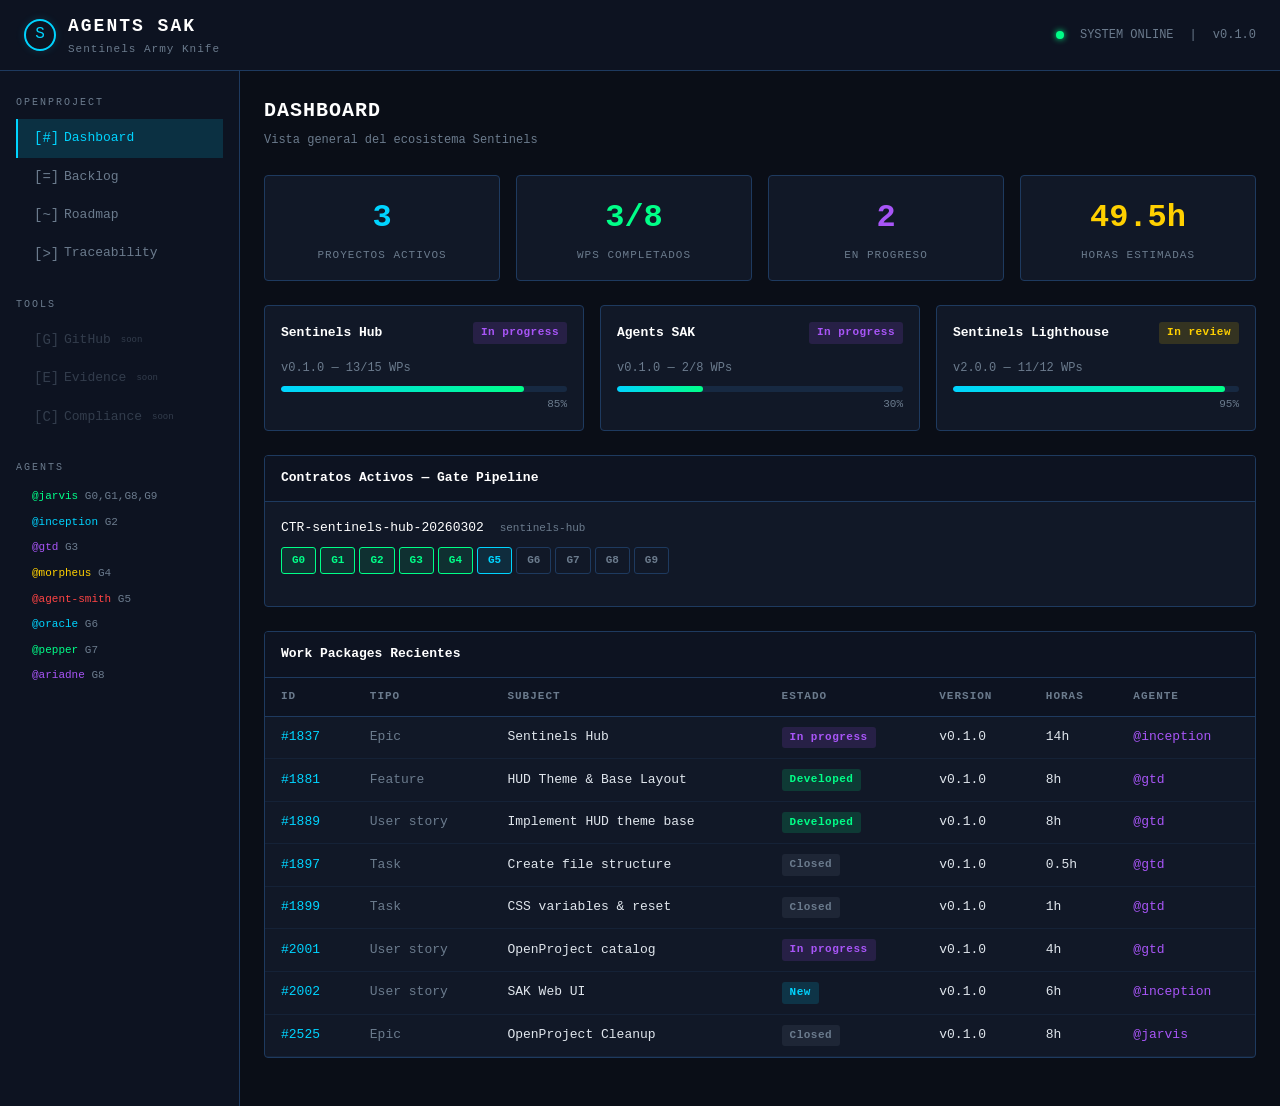
==== ui/index.html @ 1daa6533 "feat: initial agents-sak structure with OpenProject tool - Catalog: 7 operation docs (work-packages," ====
<!DOCTYPE html>
<html lang="es">
<head>
  <meta charset="UTF-8">
  <meta name="viewport" content="width=device-width, initial-scale=1.0">
  <title>Agents SAK — Sentinels Army Knife</title>
  <link rel="stylesheet" href="css/hud.css">
</head>
<body>
  <div class="app-container">
    <!-- Header -->
    <header class="header">
      <div class="header__logo">
        <div class="header__logo-icon">S</div>
        <div>
          <div class="header__title">Agents SAK</div>
          <div class="header__subtitle">Sentinels Army Knife</div>
        </div>
      </div>
      <div class="header__status">
        <span class="header__status-dot"></span>
        <span>SYSTEM ONLINE</span>
        <span style="color: var(--hud-text-dim);">|</span>
        <span>v0.1.0</span>
      </div>
    </header>

    <!-- Sidebar -->
    <nav class="sidebar">
      <div class="sidebar__section">
        <div class="sidebar__section-title">OpenProject</div>
        <ul class="sidebar__nav">
          <li class="sidebar__nav-item active" data-view="dashboard">
            <span class="sidebar__nav-icon">[#]</span>
            Dashboard
          </li>
          <li class="sidebar__nav-item" data-view="backlog">
            <span class="sidebar__nav-icon">[=]</span>
            Backlog
          </li>
          <li class="sidebar__nav-item" data-view="roadmap">
            <span class="sidebar__nav-icon">[~]</span>
            Roadmap
          </li>
          <li class="sidebar__nav-item" data-view="traceability">
            <span class="sidebar__nav-icon">[&gt;]</span>
            Traceability
          </li>
        </ul>
      </div>

      <div class="sidebar__section">
        <div class="sidebar__section-title">Tools</div>
        <ul class="sidebar__nav">
          <li class="sidebar__nav-item" style="opacity: 0.4; cursor: not-allowed;">
            <span class="sidebar__nav-icon">[G]</span>
            GitHub
            <span style="font-size: 9px; color: var(--hud-text-dim);">soon</span>
          </li>
          <li class="sidebar__nav-item" style="opacity: 0.4; cursor: not-allowed;">
            <span class="sidebar__nav-icon">[E]</span>
            Evidence
            <span style="font-size: 9px; color: var(--hud-text-dim);">soon</span>
          </li>
          <li class="sidebar__nav-item" style="opacity: 0.4; cursor: not-allowed;">
            <span class="sidebar__nav-icon">[C]</span>
            Compliance
            <span style="font-size: 9px; color: var(--hud-text-dim);">soon</span>
          </li>
        </ul>
      </div>

      <div class="sidebar__section">
        <div class="sidebar__section-title">Agents</div>
        <ul class="sidebar__nav" style="font-size: 11px;">
          <li style="padding: 4px 16px; color: var(--hud-accent-green);">@jarvis <span style="color: var(--hud-text-dim);">G0,G1,G8,G9</span></li>
          <li style="padding: 4px 16px; color: var(--hud-accent);">@inception <span style="color: var(--hud-text-dim);">G2</span></li>
          <li style="padding: 4px 16px; color: var(--hud-accent-purple);">@gtd <span style="color: var(--hud-text-dim);">G3</span></li>
          <li style="padding: 4px 16px; color: var(--hud-accent-yellow);">@morpheus <span style="color: var(--hud-text-dim);">G4</span></li>
          <li style="padding: 4px 16px; color: var(--hud-accent-red);">@agent-smith <span style="color: var(--hud-text-dim);">G5</span></li>
          <li style="padding: 4px 16px; color: var(--hud-accent);">@oracle <span style="color: var(--hud-text-dim);">G6</span></li>
          <li style="padding: 4px 16px; color: var(--hud-accent-green);">@pepper <span style="color: var(--hud-text-dim);">G7</span></li>
          <li style="padding: 4px 16px; color: var(--hud-accent-purple);">@ariadne <span style="color: var(--hud-text-dim);">G8</span></li>
        </ul>
      </div>
    </nav>

    <!-- Main Content -->
    <main class="main" id="main-content">
      <!-- Content rendered by JS -->
    </main>
  </div>

  <!-- Scripts (order matters: components first, then app) -->
  <script src="js/components/dashboard.js"></script>
  <script src="js/components/backlog.js"></script>
  <script src="js/components/roadmap.js"></script>
  <script src="js/components/traceability.js"></script>
  <script src="js/app.js"></script>
</body>
</html>
---- ui/css/hud.css ----
/* ═══════════════════════════════════════════════════════════
   Agents SAK — HUD Theme
   Zero dependencies. Estilo futurista Sentinels.
   ═══════════════════════════════════════════════════════════ */

/* --- CSS Variables --- */
:root {
  --hud-bg: #0a0e17;
  --hud-bg-panel: #0d1321;
  --hud-bg-card: #111827;
  --hud-border: #1e3a5f;
  --hud-border-active: #00d4ff;
  --hud-text: #e0e6ed;
  --hud-text-dim: #6b7b8d;
  --hud-text-bright: #ffffff;
  --hud-accent: #00d4ff;
  --hud-accent-green: #00ff88;
  --hud-accent-yellow: #ffd000;
  --hud-accent-red: #ff4444;
  --hud-accent-purple: #a855f7;
  --hud-glow: rgba(0, 212, 255, 0.15);
  --hud-glow-strong: rgba(0, 212, 255, 0.3);
  --hud-font: 'Courier New', 'Consolas', monospace;
  --hud-font-size: 14px;
  --hud-radius: 4px;
  --hud-transition: 0.2s ease;
}

/* --- Reset --- */
*, *::before, *::after {
  box-sizing: border-box;
  margin: 0;
  padding: 0;
}

/* --- Base --- */
body {
  background: var(--hud-bg);
  color: var(--hud-text);
  font-family: var(--hud-font);
  font-size: var(--hud-font-size);
  line-height: 1.6;
  min-height: 100vh;
}

a {
  color: var(--hud-accent);
  text-decoration: none;
  transition: color var(--hud-transition);
}

a:hover {
  color: var(--hud-text-bright);
}

/* --- Layout --- */
.app-container {
  display: grid;
  grid-template-rows: auto 1fr;
  grid-template-columns: 240px 1fr;
  grid-template-areas:
    "header header"
    "sidebar main";
  min-height: 100vh;
}

/* --- Header --- */
.header {
  grid-area: header;
  background: var(--hud-bg-panel);
  border-bottom: 1px solid var(--hud-border);
  padding: 12px 24px;
  display: flex;
  align-items: center;
  justify-content: space-between;
  z-index: 100;
}

.header__logo {
  display: flex;
  align-items: center;
  gap: 12px;
}

.header__logo-icon {
  width: 32px;
  height: 32px;
  border: 2px solid var(--hud-accent);
  border-radius: 50%;
  display: flex;
  align-items: center;
  justify-content: center;
  font-size: 16px;
  color: var(--hud-accent);
  box-shadow: 0 0 8px var(--hud-glow);
}

.header__title {
  font-size: 18px;
  font-weight: bold;
  color: var(--hud-text-bright);
  letter-spacing: 2px;
  text-transform: uppercase;
}

.header__subtitle {
  font-size: 11px;
  color: var(--hud-text-dim);
  letter-spacing: 1px;
}

.header__status {
  display: flex;
  align-items: center;
  gap: 16px;
  font-size: 12px;
  color: var(--hud-text-dim);
}

.header__status-dot {
  width: 8px;
  height: 8px;
  border-radius: 50%;
  background: var(--hud-accent-green);
  box-shadow: 0 0 6px var(--hud-accent-green);
  animation: pulse 2s infinite;
}

/* --- Sidebar --- */
.sidebar {
  grid-area: sidebar;
  background: var(--hud-bg-panel);
  border-right: 1px solid var(--hud-border);
  padding: 16px 0;
  overflow-y: auto;
}

.sidebar__section {
  padding: 8px 16px;
  margin-bottom: 8px;
}

.sidebar__section-title {
  font-size: 10px;
  text-transform: uppercase;
  letter-spacing: 2px;
  color: var(--hud-text-dim);
  margin-bottom: 8px;
}

.sidebar__nav {
  list-style: none;
}

.sidebar__nav-item {
  padding: 8px 16px;
  cursor: pointer;
  border-left: 2px solid transparent;
  transition: all var(--hud-transition);
  display: flex;
  align-items: center;
  gap: 10px;
  font-size: 13px;
  color: var(--hud-text-dim);
}

.sidebar__nav-item:hover {
  background: var(--hud-glow);
  color: var(--hud-text);
  border-left-color: var(--hud-border-active);
}

.sidebar__nav-item.active {
  background: var(--hud-glow);
  color: var(--hud-accent);
  border-left-color: var(--hud-accent);
}

.sidebar__nav-icon {
  font-size: 14px;
  width: 20px;
  text-align: center;
}

/* --- Main Content --- */
.main {
  grid-area: main;
  padding: 24px;
  overflow-y: auto;
}

.main__title {
  font-size: 20px;
  color: var(--hud-text-bright);
  letter-spacing: 1px;
  margin-bottom: 4px;
}

.main__subtitle {
  font-size: 12px;
  color: var(--hud-text-dim);
  margin-bottom: 24px;
}

/* --- Cards --- */
.card-grid {
  display: grid;
  grid-template-columns: repeat(auto-fill, minmax(280px, 1fr));
  gap: 16px;
  margin-bottom: 24px;
}

.card {
  background: var(--hud-bg-card);
  border: 1px solid var(--hud-border);
  border-radius: var(--hud-radius);
  padding: 16px;
  transition: border-color var(--hud-transition), box-shadow var(--hud-transition);
}

.card:hover {
  border-color: var(--hud-border-active);
  box-shadow: 0 0 12px var(--hud-glow);
}

.card__header {
  display: flex;
  justify-content: space-between;
  align-items: center;
  margin-bottom: 12px;
}

.card__title {
  font-size: 13px;
  color: var(--hud-text-bright);
  font-weight: bold;
}

.card__value {
  font-size: 28px;
  color: var(--hud-accent);
  font-weight: bold;
  margin-bottom: 4px;
}

.card__label {
  font-size: 11px;
  color: var(--hud-text-dim);
  text-transform: uppercase;
  letter-spacing: 1px;
}

/* --- Stat Cards --- */
.stat-row {
  display: grid;
  grid-template-columns: repeat(4, 1fr);
  gap: 16px;
  margin-bottom: 24px;
}

.stat-card {
  background: var(--hud-bg-card);
  border: 1px solid var(--hud-border);
  border-radius: var(--hud-radius);
  padding: 16px;
  text-align: center;
}

.stat-card__value {
  font-size: 32px;
  font-weight: bold;
  color: var(--hud-accent);
}

.stat-card__label {
  font-size: 11px;
  color: var(--hud-text-dim);
  text-transform: uppercase;
  letter-spacing: 1px;
  margin-top: 4px;
}

.stat-card--green .stat-card__value { color: var(--hud-accent-green); }
.stat-card--yellow .stat-card__value { color: var(--hud-accent-yellow); }
.stat-card--red .stat-card__value { color: var(--hud-accent-red); }
.stat-card--purple .stat-card__value { color: var(--hud-accent-purple); }

/* --- Tables --- */
.table-container {
  background: var(--hud-bg-card);
  border: 1px solid var(--hud-border);
  border-radius: var(--hud-radius);
  overflow: hidden;
  margin-bottom: 24px;
}

.table-container__title {
  padding: 12px 16px;
  font-size: 13px;
  font-weight: bold;
  color: var(--hud-text-bright);
  border-bottom: 1px solid var(--hud-border);
  background: var(--hud-bg-panel);
}

table {
  width: 100%;
  border-collapse: collapse;
}

th {
  text-align: left;
  padding: 10px 16px;
  font-size: 11px;
  text-transform: uppercase;
  letter-spacing: 1px;
  color: var(--hud-text-dim);
  border-bottom: 1px solid var(--hud-border);
  background: var(--hud-bg-panel);
}

td {
  padding: 10px 16px;
  font-size: 13px;
  border-bottom: 1px solid rgba(30, 58, 95, 0.3);
}

tr:hover td {
  background: var(--hud-glow);
}

/* --- Badges --- */
.badge {
  display: inline-block;
  padding: 2px 8px;
  border-radius: 3px;
  font-size: 11px;
  font-weight: bold;
  letter-spacing: 0.5px;
}

.badge--new { background: rgba(0, 212, 255, 0.15); color: var(--hud-accent); }
.badge--progress { background: rgba(168, 85, 247, 0.15); color: var(--hud-accent-purple); }
.badge--developed { background: rgba(0, 255, 136, 0.15); color: var(--hud-accent-green); }
.badge--review { background: rgba(255, 208, 0, 0.15); color: var(--hud-accent-yellow); }
.badge--closed { background: rgba(107, 123, 141, 0.15); color: var(--hud-text-dim); }
.badge--blocked { background: rgba(255, 68, 68, 0.15); color: var(--hud-accent-red); }

/* --- Progress Bar --- */
.progress {
  width: 100%;
  height: 6px;
  background: rgba(30, 58, 95, 0.5);
  border-radius: 3px;
  overflow: hidden;
}

.progress__fill {
  height: 100%;
  border-radius: 3px;
  background: linear-gradient(90deg, var(--hud-accent), var(--hud-accent-green));
  transition: width 0.5s ease;
}

/* --- Timeline (Roadmap) --- */
.timeline {
  position: relative;
  padding-left: 32px;
}

.timeline::before {
  content: '';
  position: absolute;
  left: 11px;
  top: 0;
  bottom: 0;
  width: 2px;
  background: var(--hud-border);
}

.timeline__item {
  position: relative;
  margin-bottom: 24px;
  padding: 16px;
  background: var(--hud-bg-card);
  border: 1px solid var(--hud-border);
  border-radius: var(--hud-radius);
}

.timeline__item::before {
  content: '';
  position: absolute;
  left: -27px;
  top: 20px;
  width: 10px;
  height: 10px;
  border-radius: 50%;
  background: var(--hud-accent);
  border: 2px solid var(--hud-bg);
  box-shadow: 0 0 6px var(--hud-glow-strong);
}

.timeline__item--complete::before { background: var(--hud-accent-green); box-shadow: 0 0 6px rgba(0,255,136,0.3); }
.timeline__item--active::before { background: var(--hud-accent-purple); box-shadow: 0 0 6px rgba(168,85,247,0.3); animation: pulse 2s infinite; }

.timeline__version {
  font-size: 16px;
  font-weight: bold;
  color: var(--hud-text-bright);
  margin-bottom: 4px;
}

.timeline__dates {
  font-size: 11px;
  color: var(--hud-text-dim);
  margin-bottom: 8px;
}

/* --- Gate Pipeline --- */
.gate-pipeline {
  display: flex;
  gap: 4px;
  flex-wrap: wrap;
  margin-bottom: 16px;
}

.gate {
  padding: 4px 10px;
  border-radius: 3px;
  font-size: 11px;
  font-weight: bold;
  border: 1px solid var(--hud-border);
  color: var(--hud-text-dim);
}

.gate--passed {
  background: rgba(0, 255, 136, 0.1);
  border-color: var(--hud-accent-green);
  color: var(--hud-accent-green);
}

.gate--active {
  background: rgba(0, 212, 255, 0.1);
  border-color: var(--hud-accent);
  color: var(--hud-accent);
  animation: pulse 2s infinite;
}

.gate--failed {
  background: rgba(255, 68, 68, 0.1);
  border-color: var(--hud-accent-red);
  color: var(--hud-accent-red);
}

/* --- Traceability Chain --- */
.trace-chain {
  display: flex;
  align-items: center;
  gap: 8px;
  flex-wrap: wrap;
  padding: 12px;
  background: var(--hud-bg-panel);
  border: 1px solid var(--hud-border);
  border-radius: var(--hud-radius);
  margin-bottom: 12px;
}

.trace-node {
  padding: 6px 12px;
  background: var(--hud-bg-card);
  border: 1px solid var(--hud-border);
  border-radius: var(--hud-radius);
  font-size: 12px;
}

.trace-node--linked {
  border-color: var(--hud-accent-green);
  color: var(--hud-accent-green);
}

.trace-node--missing {
  border-color: var(--hud-accent-red);
  color: var(--hud-accent-red);
  border-style: dashed;
}

.trace-arrow {
  color: var(--hud-text-dim);
  font-size: 12px;
}

/* --- Empty State --- */
.empty-state {
  text-align: center;
  padding: 48px;
  color: var(--hud-text-dim);
}

.empty-state__icon {
  font-size: 48px;
  margin-bottom: 16px;
  opacity: 0.3;
}

.empty-state__text {
  font-size: 14px;
}

/* --- Animations --- */
@keyframes pulse {
  0%, 100% { opacity: 1; }
  50% { opacity: 0.5; }
}

/* --- Responsive --- */
@media (max-width: 768px) {
  .app-container {
    grid-template-columns: 1fr;
    grid-template-areas:
      "header"
      "main";
  }

  .sidebar {
    display: none;
  }

  .stat-row {
    grid-template-columns: repeat(2, 1fr);
  }

  .card-grid {
    grid-template-columns: 1fr;
  }
}

@media (max-width: 480px) {
  .stat-row {
    grid-template-columns: 1fr;
  }

  .header {
    flex-direction: column;
    gap: 8px;
  }
}
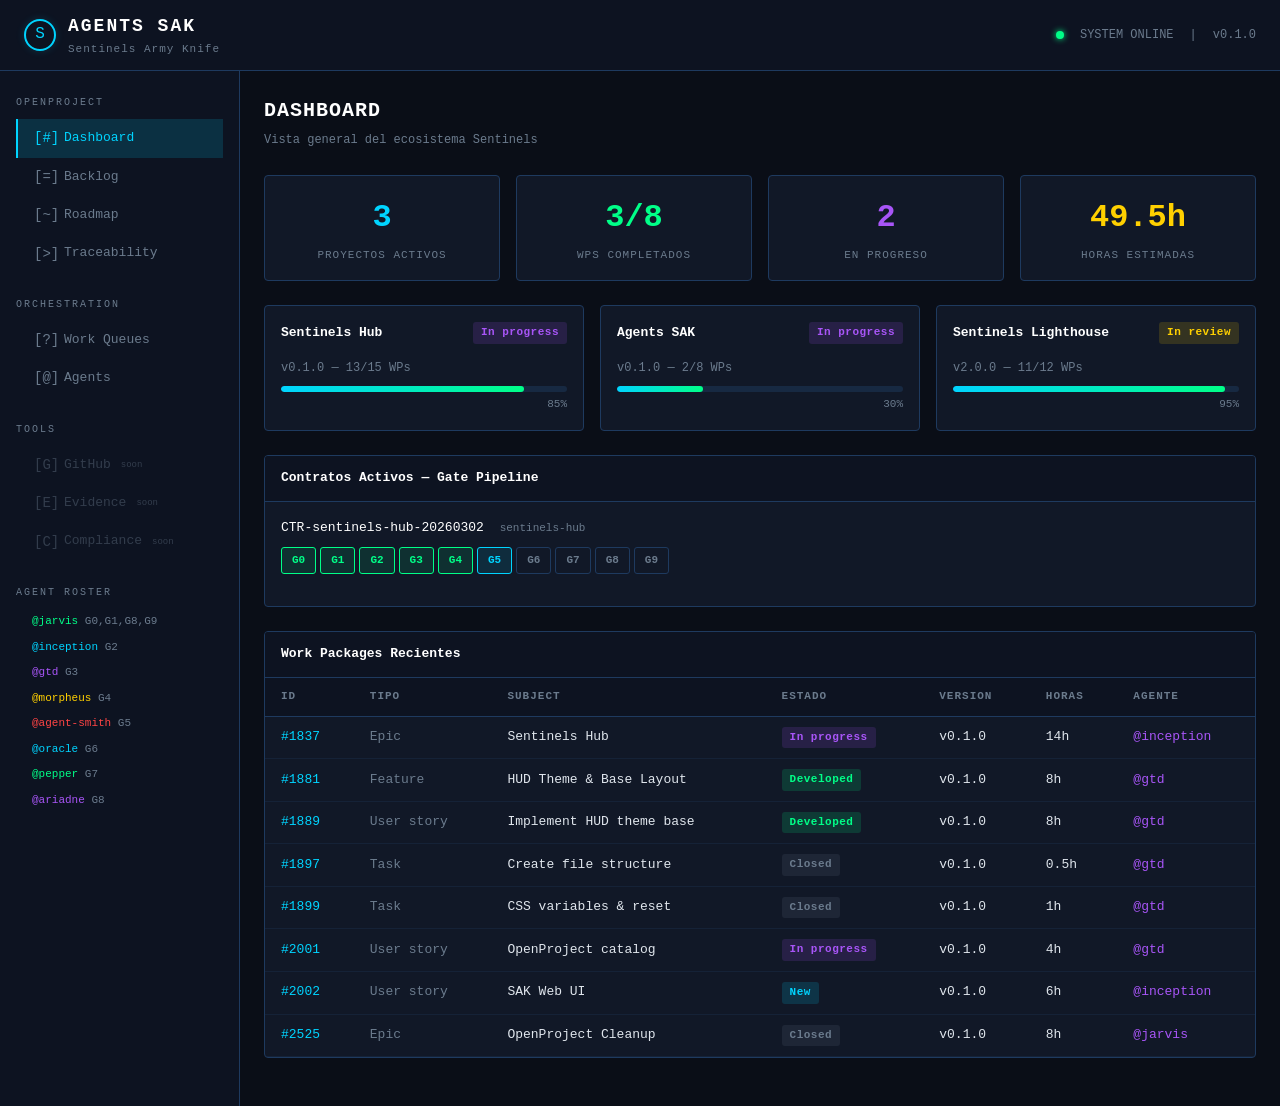
==== commit 67b06819: "feat: add orchestration layer — queries, relations, projects, playbooks Transform OpenProject from p" ====
--- a/ui/index.html
+++ b/ui/index.html
@@ -50,6 +50,20 @@
       </div>
 
       <div class="sidebar__section">
+        <div class="sidebar__section-title">Orchestration</div>
+        <ul class="sidebar__nav">
+          <li class="sidebar__nav-item" data-view="queries">
+            <span class="sidebar__nav-icon">[?]</span>
+            Work Queues
+          </li>
+          <li class="sidebar__nav-item" data-view="agents">
+            <span class="sidebar__nav-icon">[@]</span>
+            Agents
+          </li>
+        </ul>
+      </div>
+
+      <div class="sidebar__section">
         <div class="sidebar__section-title">Tools</div>
         <ul class="sidebar__nav">
           <li class="sidebar__nav-item" style="opacity: 0.4; cursor: not-allowed;">
@@ -71,7 +85,7 @@
       </div>
 
       <div class="sidebar__section">
-        <div class="sidebar__section-title">Agents</div>
+        <div class="sidebar__section-title">Agent Roster</div>
         <ul class="sidebar__nav" style="font-size: 11px;">
           <li style="padding: 4px 16px; color: var(--hud-accent-green);">@jarvis <span style="color: var(--hud-text-dim);">G0,G1,G8,G9</span></li>
           <li style="padding: 4px 16px; color: var(--hud-accent);">@inception <span style="color: var(--hud-text-dim);">G2</span></li>
@@ -96,6 +110,8 @@
   <script src="js/components/backlog.js"></script>
   <script src="js/components/roadmap.js"></script>
   <script src="js/components/traceability.js"></script>
+  <script src="js/components/queries.js"></script>
+  <script src="js/components/agents.js"></script>
   <script src="js/app.js"></script>
 </body>
 </html>
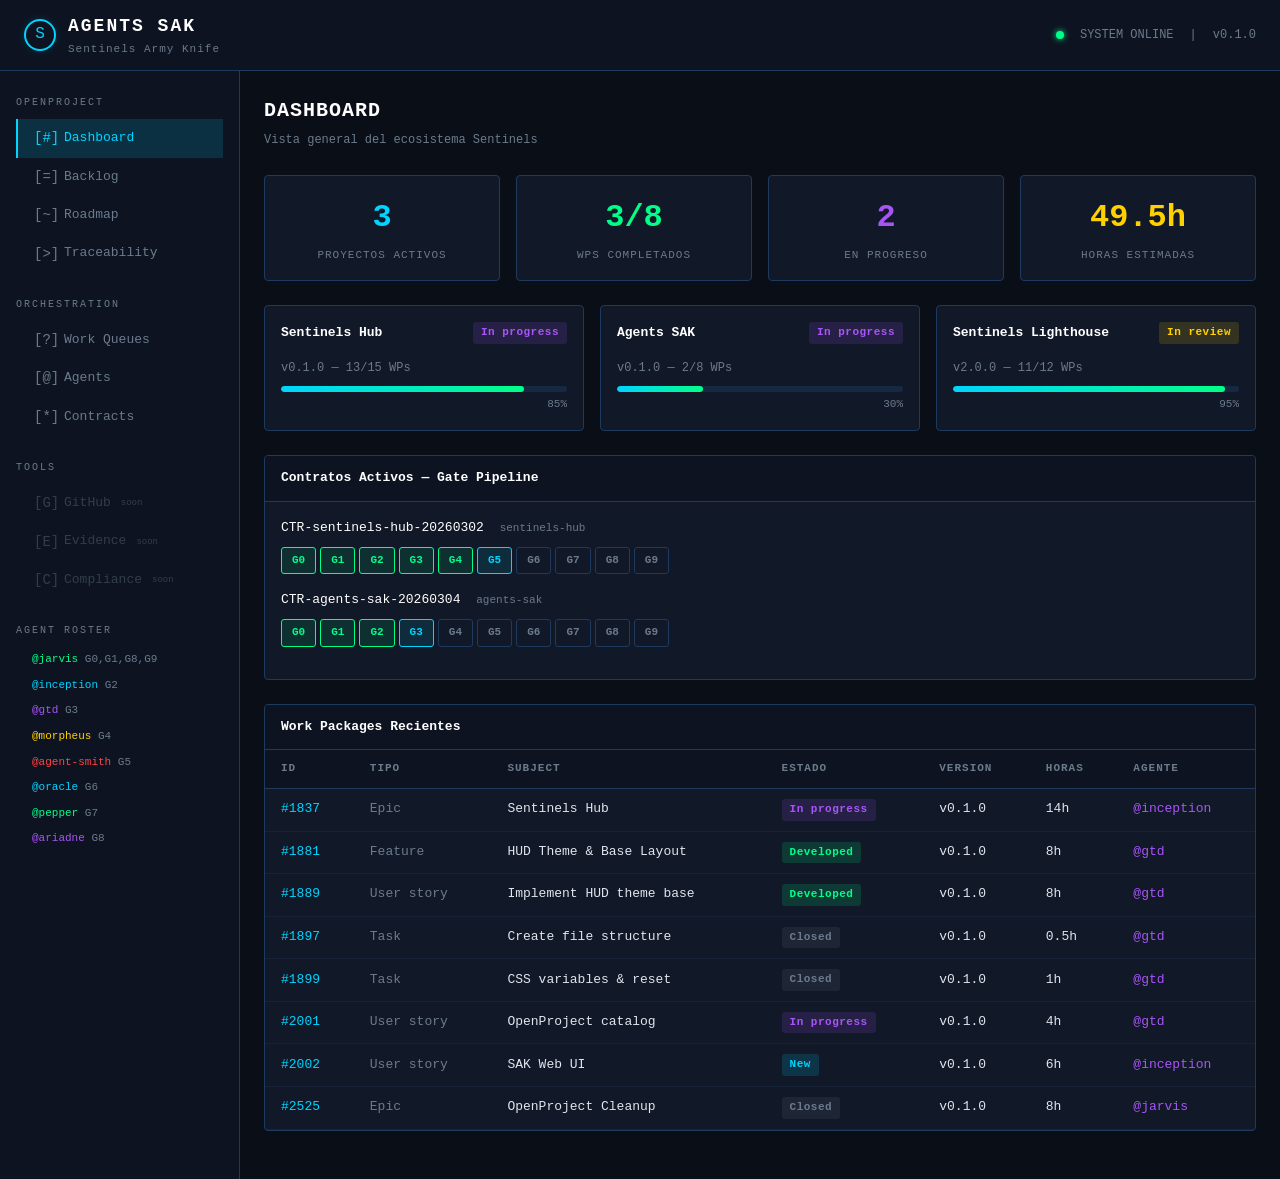
==== commit 7af0f70c: "feat: add cross-tool integration, gate validation, analytics, QA and docs (v0.6.0→v0.9.0) v0.6.0 — C" ====
--- a/ui/index.html
+++ b/ui/index.html
@@ -60,6 +60,10 @@
             <span class="sidebar__nav-icon">[@]</span>
             Agents
           </li>
+          <li class="sidebar__nav-item" data-view="contracts">
+            <span class="sidebar__nav-icon">[*]</span>
+            Contracts
+          </li>
         </ul>
       </div>
 
@@ -112,6 +116,7 @@
   <script src="js/components/traceability.js"></script>
   <script src="js/components/queries.js"></script>
   <script src="js/components/agents.js"></script>
+  <script src="js/components/contracts.js"></script>
   <script src="js/app.js"></script>
 </body>
 </html>
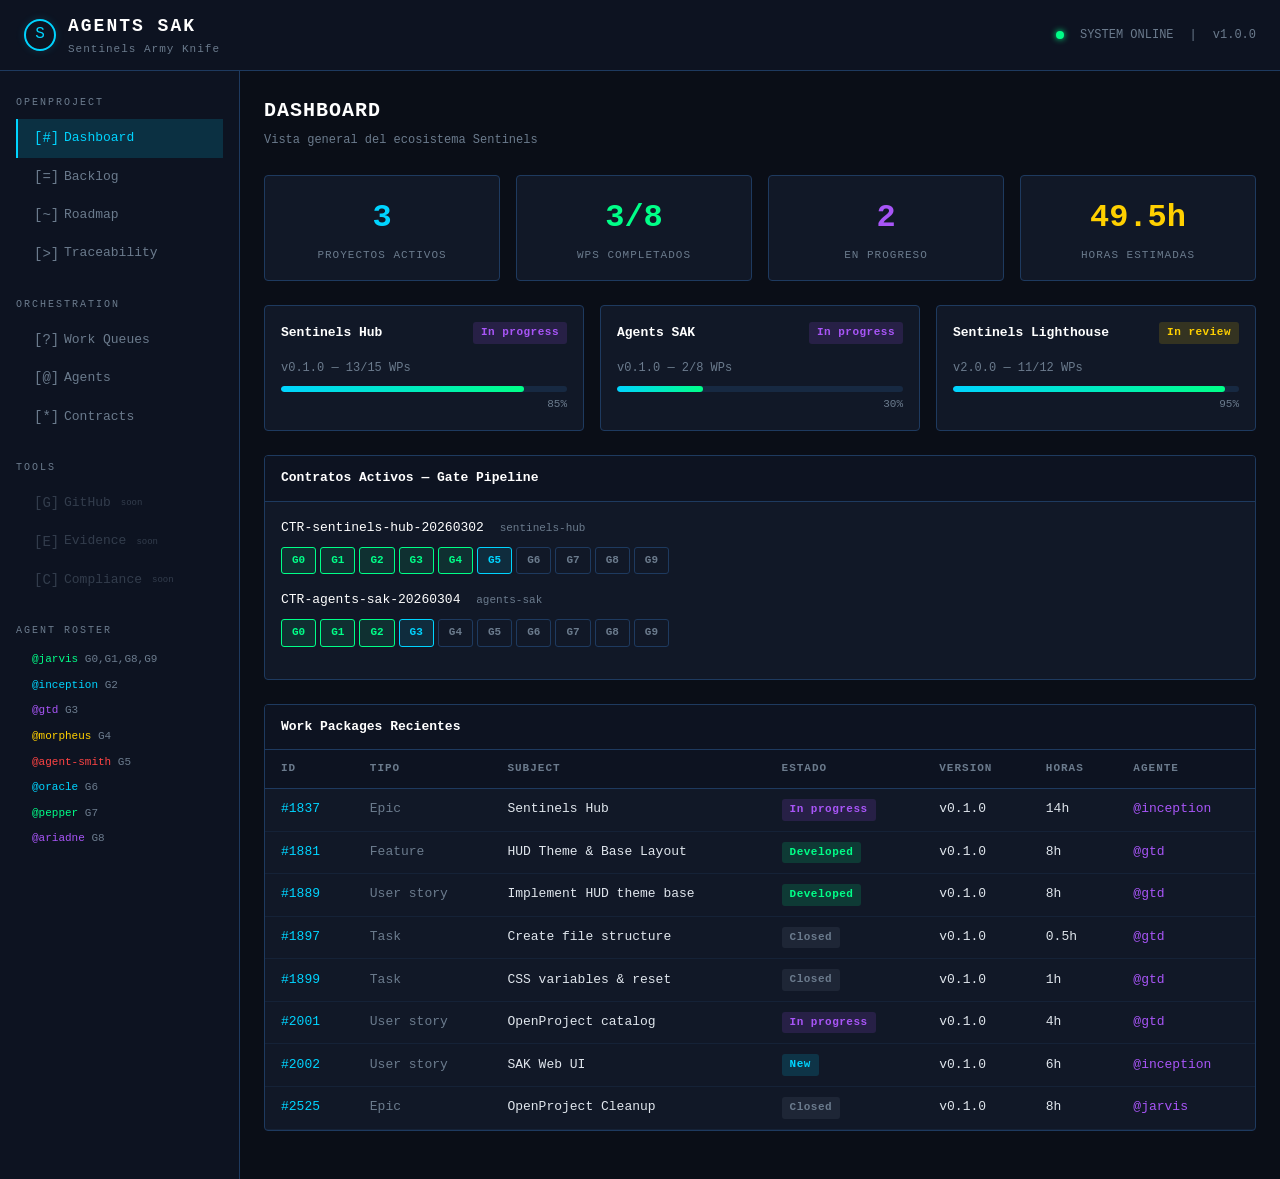
==== commit 1b4b4aec: "feat: bump agents-sak to v1.0.0 Version bump across CLI, UI, changelog, and roadmap. Marks cross-too" ====
--- a/ui/index.html
+++ b/ui/index.html
@@ -21,7 +21,7 @@
         <span class="header__status-dot"></span>
         <span>SYSTEM ONLINE</span>
         <span style="color: var(--hud-text-dim);">|</span>
-        <span>v0.1.0</span>
+        <span>v1.0.0</span>
       </div>
     </header>
 
